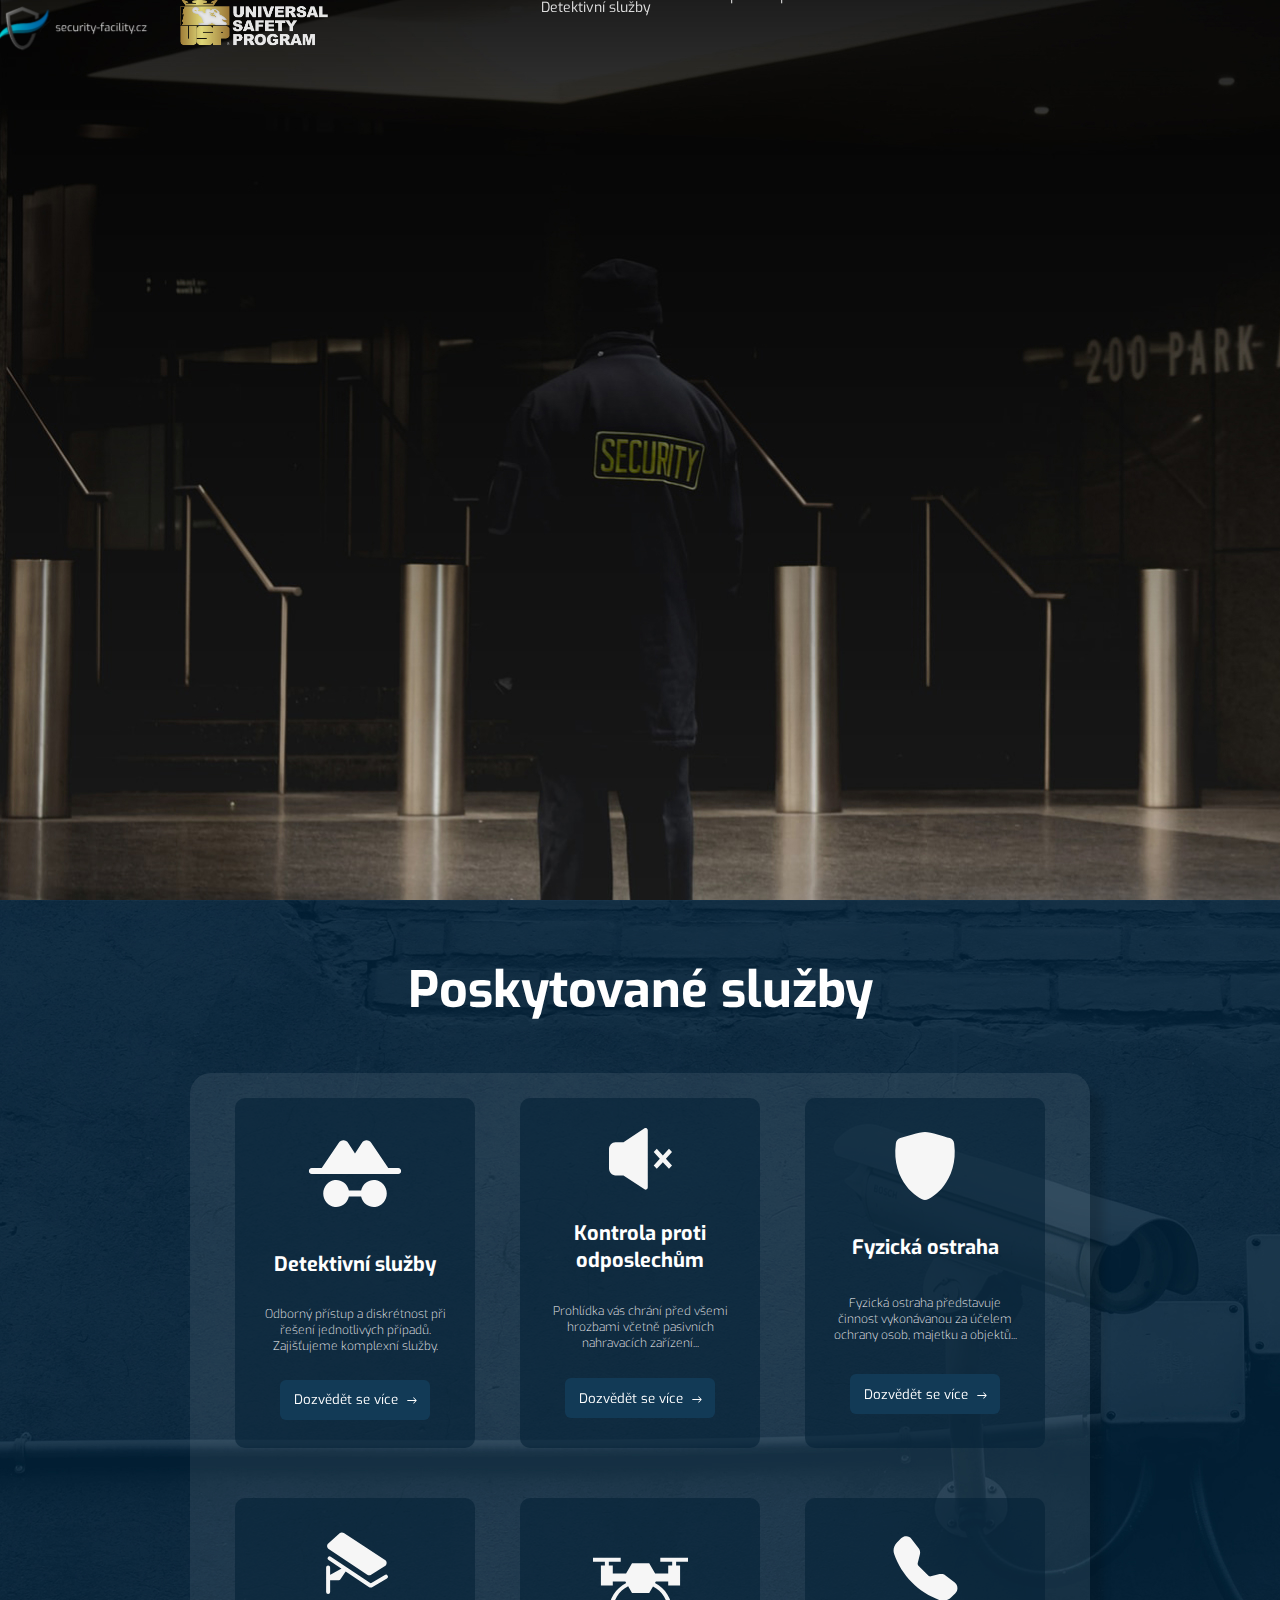
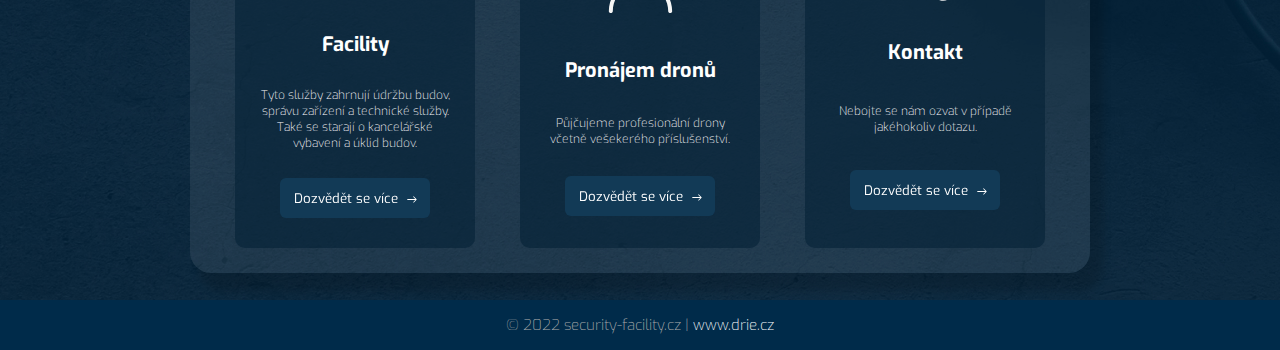
==== martinStranky/index.html @ 311c140e "upravy" ====
<html lang="en">

<head>
    <meta charset="UTF-8">
    <meta http-equiv="X-UA-Compatible" content="IE=edge">
    <meta name="viewport" content="width=device-width, initial-scale=1.0">
    <link rel="stylesheet" href="https://cdnjs.cloudflare.com/ajax/libs/font-awesome/6.1.2/css/all.min.css"
        integrity="sha512-1sCRPdkRXhBV2PBLUdRb4tMg1w2YPf37qatUFeS7zlBy7jJI8Lf4VHwWfZZfpXtYSLy85pkm9GaYVYMfw5BC1A=="
        crossorigin="anonymous" referrerpolicy="no-referrer" />
    <link rel="stylesheet" href="css/style.css">
    <title>Security-Facility</title>
    <link rel="icon" type="image/png" href="images/icons/logoSecurity.png" />
</head>

<body>
    <div class="uvod">
        <header class="nav">
            <div class="logos">
                <a href="index.html"><img class="logo" src="images/icons/logo.svg" alt=""></a>
                <a href="https://uspcz.cz/"><img class="logo2" src="images/icons/uspLogo.png" alt=""></a>
            </div>
            <ul class="menu">
                <i class="close-menu fas fa-times" id="close-menu fas"></i>
                <a href="det_sluzby.html">
                    <li>Detektivní služby</li>
                </a>
                <a href="odposlech.html">
                    <li>Kontrola proti odposlechům</li>
                </a>
                <a href="fyz_ostraha.html">
                    <li>Fyzická ostraha</li>
                </a>
                <a href="facility.html">
                    <li>Facility</li>
                </a>
                <a href="#">
                    <li>Pronájem dronů</li>
                </a>
                <a href="contact.html">
                    <li>Kontakt</li>
                </a>
            </ul>
            <i class="fas fa-bars" id="open-menu fas"></i>
        </header>

        <div class="intro">
            <h1>Bezpečnost na prvním místě</h1>
            <h2>komplexní služby v oblasti bezpečnosti</h2>
            <img src="images/icons/arrow.svg" alt="">
            <a href="#scroll-sluzby"><button>Poskytované služby</button></a>
        </div>

    </div>


    <div id="scroll-sluzby" class="sluzby">
        <h1>Poskytované služby</h1>
        <div class="sluzby-layout">
            <div class="sluzby-box">
                <img src="images/icons/detective-icon.svg" alt="">
                <h2>Detektivní služby</h2>
                <P>Odborný přístup a diskrétnost při řešení jednotlivých případů. Zajišťujeme komplexní služby.</P>
                <a href="det_sluzby.html"><button>Dozvědět se více <img src="images/icons/arrow-right.svg"
                            alt=""></button></a>
            </div>
            <div class="sluzby-box">
                <img src="images/icons/mute-icon.svg" alt="">
                <h2 class="odposlech">Kontrola proti odposlechům</h2>
                <P>
                    Prohlídka vás chrání před všemi hrozbami včetně pasivních nahravacích zařízení...</P>
                <a href="odposlech.html"><button>Dozvědět se více <img src="images/icons/arrow-right.svg"
                            alt=""></button></a>
            </div>
            <div class="sluzby-box">
                <img src="images/icons/sluzbyShield-icon.svg" alt="">
                <h2>Fyzická ostraha</h2>
                <P>Fyzická ostraha představuje činnost vykonávanou za účelem ochrany osob, majetku a objektů... </P>
                <a href="fyz_ostraha.html"><button>Dozvědět se více <img src="images/icons/arrow-right.svg"
                            alt=""></button></a>
            </div>
            <div class="sluzby-box">
                <img src="images/icons/sluzbyCamera-icon.svg" alt="">
                <h2>Facility</h2>
                <P>Tyto služby zahrnují údržbu budov, správu zařízení a technické služby. Také se starají o kancelářské
                    vybavení a úklid budov.</P>
                <a href="facility.html"><button>Dozvědět se více <img src="images/icons/arrow-right.svg"
                            alt=""></button></a>
            </div>
            <div class="sluzby-box">
                <img src="images/icons/drone-icon.svg" alt="">
                <h2>Pronájem dronů</h2>
                <P>Půjčujeme profesionální drony včetně vešekerého příslušenství.</P>
                <a href="#"><button>Dozvědět se více <img src="images/icons/arrow-right.svg" alt=""></button></a>
            </div>
            <div class="sluzby-box">
                <img src="images/icons/phone-icon.svg" alt="">
                <h2>Kontakt</h2>
                <P>Nebojte se nám ozvat v případě jakéhokoliv dotazu.</P>
                <a href="contact.html"><button>Dozvědět se více <img src="images/icons/arrow-right.svg"
                            alt=""></button></a>
            </div>
        </div>
    </div>

    <div class="footer">
        <h1>
            © 2022 security-facility.cz | <a href="http://drie.cz/">www.drie.cz</a>
        </h1>
    </div>
    <script src="https://cdnjs.cloudflare.com/ajax/libs/gsap/3.6.1/gsap.min.js"></script>
    <script src="menu.js"></script>
</body>

</html>
---- martinStranky/css/style.css ----
@import url('https://fonts.googleapis.com/css2?family=Exo:wght@100;200;300;400;500;600;700;800;900&display=swap');

* {
    list-style: none;
    margin: 0;
    padding: 0;
    color: white;
    font-family: 'Exo';
    outline: none;
}

html {
    scroll-behavior: smooth;
}



body {}

html,
body {
    width: 100%;
    overflow-x: hidden;
}

.logos {
    display: flex;
    flex-direction: row;
    position: absolute;
    top: 20px;
}

.logo {
    position: relative;
    width: 150px;
    padding: 0 10px;
}

.logo2 {
    width: 150px;
    padding: 0 10px;
}

@media(max-width:1090px) {

    .logo,
    .logo2 {
        width: 100px;
    }


}

@media(max-width:930px) {

    .logo,
    .logo2 {
        width: 150px;
    }
}

@media(max-width:530px) {

    .logo,
    .logo2 {
        width: 100px;
    }

    .logos {
        top: 25px;
    }
}

.nav {
    height: 80px;
    transition: .3s;
    position: relative;
    z-index: 100000;
}

.menu li {
    font-size: 18px;
    padding: 0 15;
    line-height: 80px;
    height: 100%;
    transition: .2s;
}

a {
    text-decoration: none;
    margin-top: -3px;
}

.menu a li:hover {
    color: #0080C2;
    transition: .2s;
}

.menu {
    display: flex;
    float: right;
    position: relative;
    right: 3%;
}

header .fas {
    display: none;
}

@media(max-width:1250px) {
    .menu a li {
        font-size: 17px;
    }

}



@media(max-width:1300px) {
    .menu a li {
        font-size: 14px;
        padding: 0 10;
    }
}

@media(max-width:950px) {
    .menu {
        flex-direction: column;
        background: rgba(37, 37, 37, 0.89);
        height: 100vh;
        width: 60%;
        right: -60%;
        position: fixed;
        transition: .3s;
        text-align: center;
    }

    header .fas {
        display: block;
        font-size: 30;
    }

    header .fa-bars {
        position: absolute;
        right: 5%;
        line-height: 80px;
        z-index: 0;
    }

    header .fa-times {
        position: absolute;
        right: 10%;
        top: 2.5%;
    }

    .menu a {
        font-size: 20px;
        position: relative;
        top: 100;
    }

    .menu li {
        height: 70px;
    }

    .menu-show {
        right: 0;
        transition: .3s;
        z-index: 20;
        box-shadow: 0px 0px 10px rgb(46, 39, 41);
    }


}

.intro {
    position: relative;
    left: 50%;
    top: 45%;
    transform: translate(-50%, -50%);
    margin: auto;
    display: flex;
    flex-direction: column;
    justify-content: center;
    align-items: center;
}

.uvod {
    position: relative;
    background-image: url('../images/BGimages.jpg');
    background-attachment: fixed;
    height: 100vh;
    background-position-y: -200px;
    background-size: auto;
}

.intro h1 {
    font-size: 55px;
    font-weight: 700;
    font-family: 'Exo';
}

.intro h2 {
    font-size: 15px;
    font-weight: 200;
}

.intro img {
    height: 90px;
    width: 100px;
    margin-top: 20px;
    margin-bottom: 20px;
}



.intro button {
    width: 170px;
    height: 45px;
    background: none;
    border: 1px solid white;
    border-radius: 6px;
    padding: 5px 10px;
    cursor: pointer;
    font-size: 15px;
    position: relative;
    transition: .2s;
    color: white;
}

.intro button::before {
    content: '';
    position: absolute;
    width: 100%;
    height: 0%;
    background: #0080C2;
    left: 50%;
    transform: translate(-50%);
    bottom: 0px;
    transition: .2s;
    z-index: -1;
    border-radius: 6px;
}

.intro button:hover {
    transition: .2s;
    width: 190px;
    height: 54px;
    color: white;
    font-size: 17px;
    transition-delay: .2s;
}


.intro button:hover::before {
    height: 100%;
}

@media(max-width:820px) {
    .intro h1 {
        font-size: 40px;
    }
}

@media(max-width:600px) {
    .intro h1 {
        font-size: 35px;
    }

    .intro h2 {
        font-size: 13px;
    }

    .intro img {
        height: 60px;
        width: 100px;
    }

    .intro button {
        width: 140px;
        height: 40px;
        font-size: 13px;
    }

    .intro button:hover {
        transition: .2s;
        width: 160px;
        height: 45px;
        color: white;
        font-size: 15px;
    }
}

@media(max-width: 490px) {
    .intro h1 {
        font-size: 30px;
    }
}

@media(max-width: 420px) {
    .intro h1 {
        font-size: 25px;
    }

    .intro button {
        width: 130px;
        height: 37px;
        font-size: 11px;
    }

    .intro button:hover {
        transition: .2s;
        width: 160px;
        height: 45px;
        color: white;
        font-size: 15px;
    }
}

.references {
    height: 500px;
    width: 100vw;
    background: white;
    position: relative;
    display: flex;
    justify-content: center;
    align-items: center;
}

.ref-layout {
    display: flex;
    flex-direction: row;
}

.ref-box {
    width: 250px;
    height: 350px;
    background: #FFFFFF;
    box-shadow: 8px 9px 7px rgba(0, 0, 0, 0.25);
    border-radius: 25px;
    margin: 30px;
    display: flex;
    justify-content: center;
    align-items: center;
    flex-direction: column;
}

.ref-box h1 {
    color: #002B4A;
    font-size: 30px;
    margin-top: 10px;
}

.ref-box h2 {
    color: black;
    font-size: 19px;
}

.ref-box p {
    color: black;
    width: 70%;
    text-align: center;
    margin-top: 10px;
    font-size: 16px;
}

@media(max-width : 930px) {
    .ref-layout {
        display: flex;
        flex-direction: row;
        flex-wrap: wrap;
        justify-content: center;
    }

    .references {
        height: 900px;
        width: 100vw;
    }

}

@media(max-width:620px) {
    .references {
        height: 1250px;
    }

    .ref-box {
        margin-top: 10px;
    }
}

.sluzby {
    background-image: url('../images/sluzbyBG.jpg');
    position: relative;
    width: 100vw;
    height: 1000;
    display: flex;
    justify-content: center;
    align-items: center;
    flex-direction: column;
}

.sluzby h1 {
    font-family: 'Exo';
    font-size: 50px;
    text-align: center;
    font-weight: 700;
    margin-bottom: 50px;
    margin-top: 30px;
}

.sluzby-layout {
    position: relative;
    width: 900px;
    height: 800px;
    background: rgba(254, 254, 254, 0.08);
    box-shadow: 11px 16px 8px 2px rgba(0, 0, 0, 0.15);
    border-radius: 21px;
    display: flex;
    flex-wrap: wrap;
    justify-content: space-evenly;
    align-items: center;
}

.sluzby-box {
    width: 240px;
    height: 350px;
    background: rgba(5, 34, 55, 0.62);
    border-radius: 10px;
    display: flex;
    justify-content: space-evenly;
    align-items: center;
    flex-direction: column;
    text-align: center;
}

.sluzby-box p {
    font-size: 12px;
    width: 80%;
    font-weight: 200;
}

.nav a {
    visibility: hidden;
}

.sluzby-box button {
    width: 150px;
    height: 40px;
    background: rgba(19, 61, 90, 0.85);
    backdrop-filter: blur(19px);
    border-radius: 6px;
    border: none;
    cursor: pointer;
    overflow: hidden;
}

.sluzby-box button img {
    margin-left: 5px;
    position: relative;
    right: 0%;
    transition: .5s;
    opacity: 1;
    width: 10px;
}

.sluzby-box button:hover img {
    right: -20px;
    transition: .5s;
    opacity: 0;
}

.odposlech {
    font-size: 17px;
}

.sluzby-box h2 {
    font-size: 20px;
}

@media(max-width:980px) {
    .sluzby {
        height: 1400px;
    }

    .sluzby-layout {
        width: 600px;
        height: 1200px;
    }
}

@media(max-width:630px) {
    .sluzby {
        height: 1200px;
    }

    .sluzby-layout {
        width: 500px;
        height: 1000px;
    }

    .sluzby-box {
        width: 200px;
        height: 300px;
    }

    .sluzby-box img {
        width: 50px;
    }

    .sluzby-box h2 {
        font-size: 17px;
    }
}

@media(max-width:510px) {
    .sluzby {
        height: 1200px;
    }

    .sluzby-layout {
        width: 375px;
        height: 1000px;
    }

    .sluzby-box {
        width: 170px;
        height: 280px;
    }

    .sluzby-box img {
        width: 50px;
    }

    .sluzby-box h2 {
        font-size: 17px;
    }
}


.footer {
    width: 100vw;
    height: 50px;
    background: #002B4A;
    display: flex;
    justify-content: center;
    align-items: center;
}

.footer h1 {
    font-size: 15px;
    color: #adadad;
    font-weight: 200;
}

.intro h1,
.intro h2,
.intro img,
.intro button {
    visibility: hidden;
}
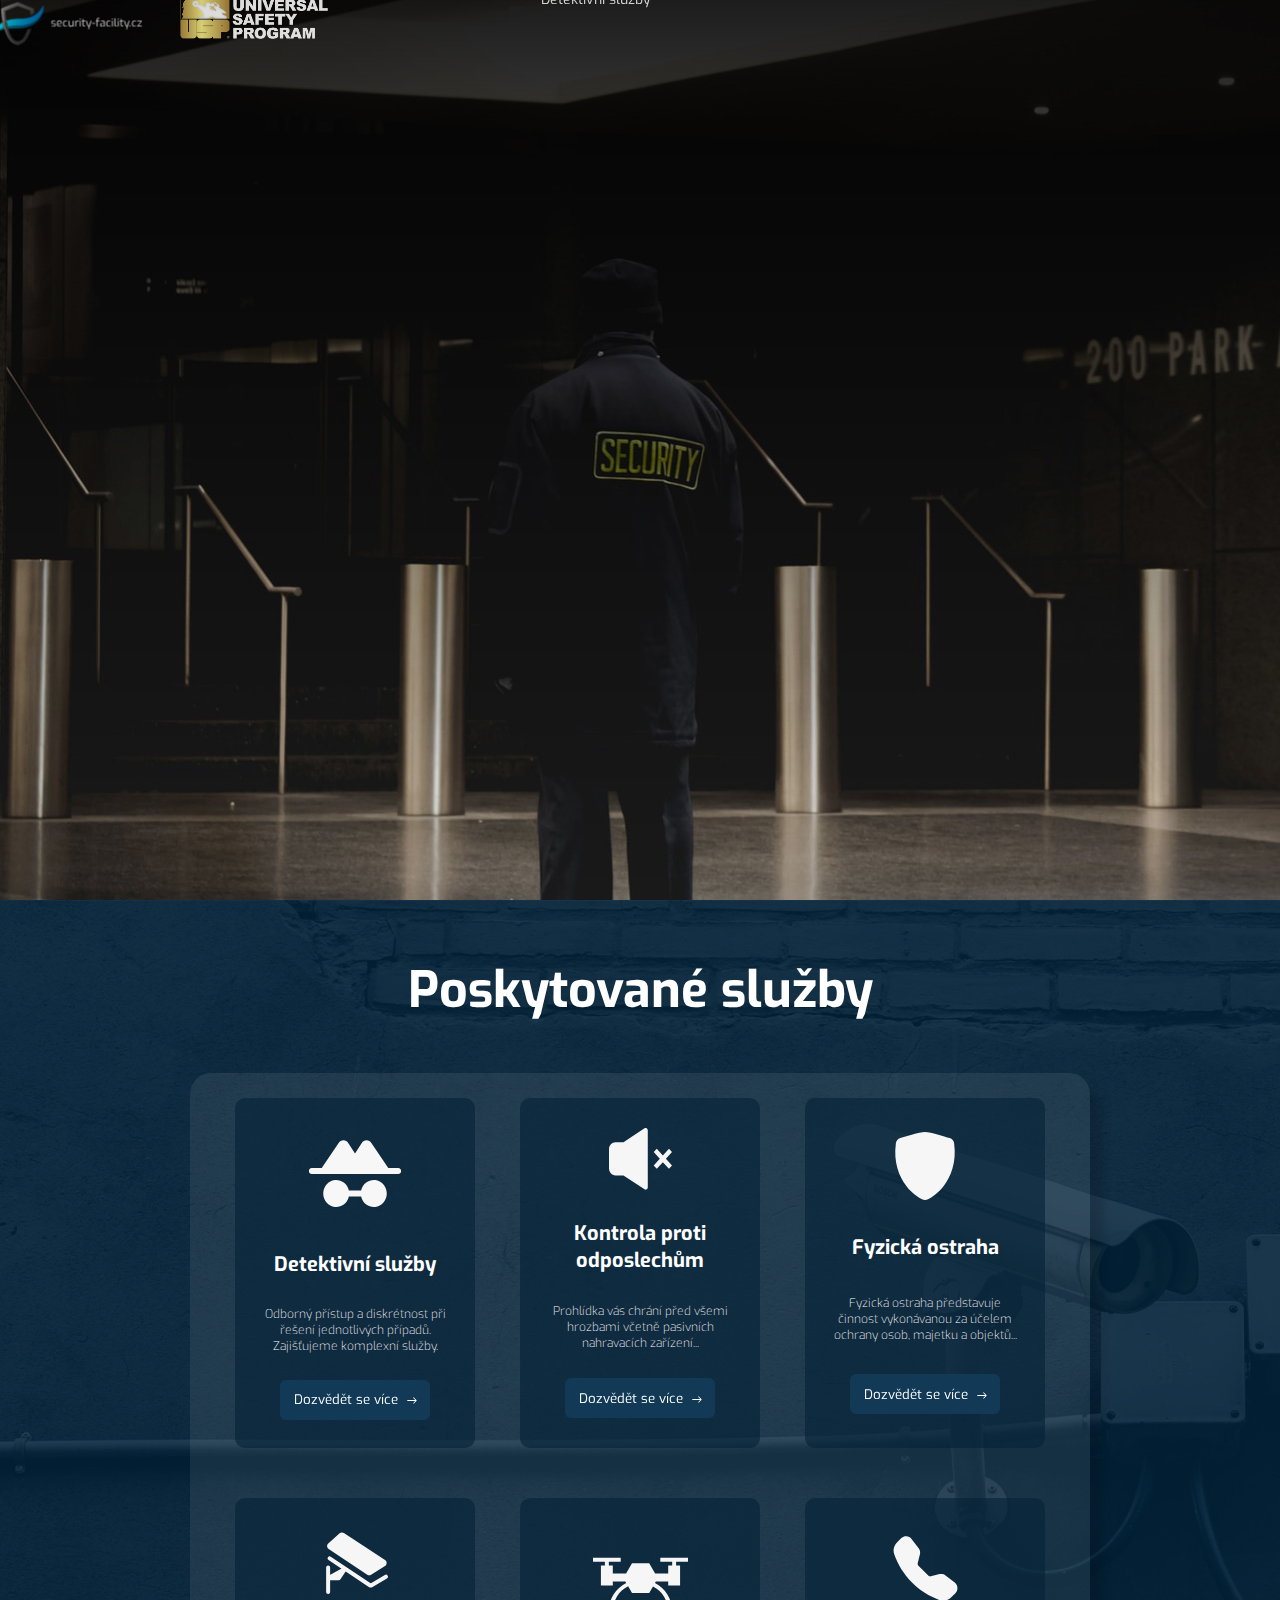
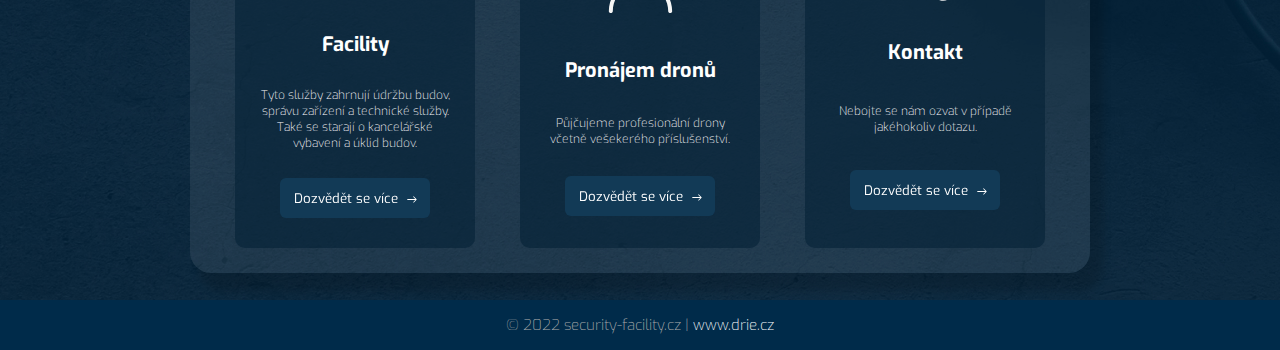
==== commit 43be65b6: "pronajem dronu" ====
--- a/martinStranky/index.html
+++ b/martinStranky/index.html
@@ -33,7 +33,7 @@
                 <a href="facility.html">
                     <li>Facility</li>
                 </a>
-                <a href="#">
+                <a href="pronajem_dronu.html">
                     <li>Pronájem dronů</li>
                 </a>
                 <a href="contact.html">
@@ -90,7 +90,8 @@
                 <img src="images/icons/drone-icon.svg" alt="">
                 <h2>Pronájem dronů</h2>
                 <P>Půjčujeme profesionální drony včetně vešekerého příslušenství.</P>
-                <a href="#"><button>Dozvědět se více <img src="images/icons/arrow-right.svg" alt=""></button></a>
+                <a href="pronajem_dronu.html"><button>Dozvědět se více <img src="images/icons/arrow-right.svg"
+                            alt=""></button></a>
             </div>
             <div class="sluzby-box">
                 <img src="images/icons/phone-icon.svg" alt="">
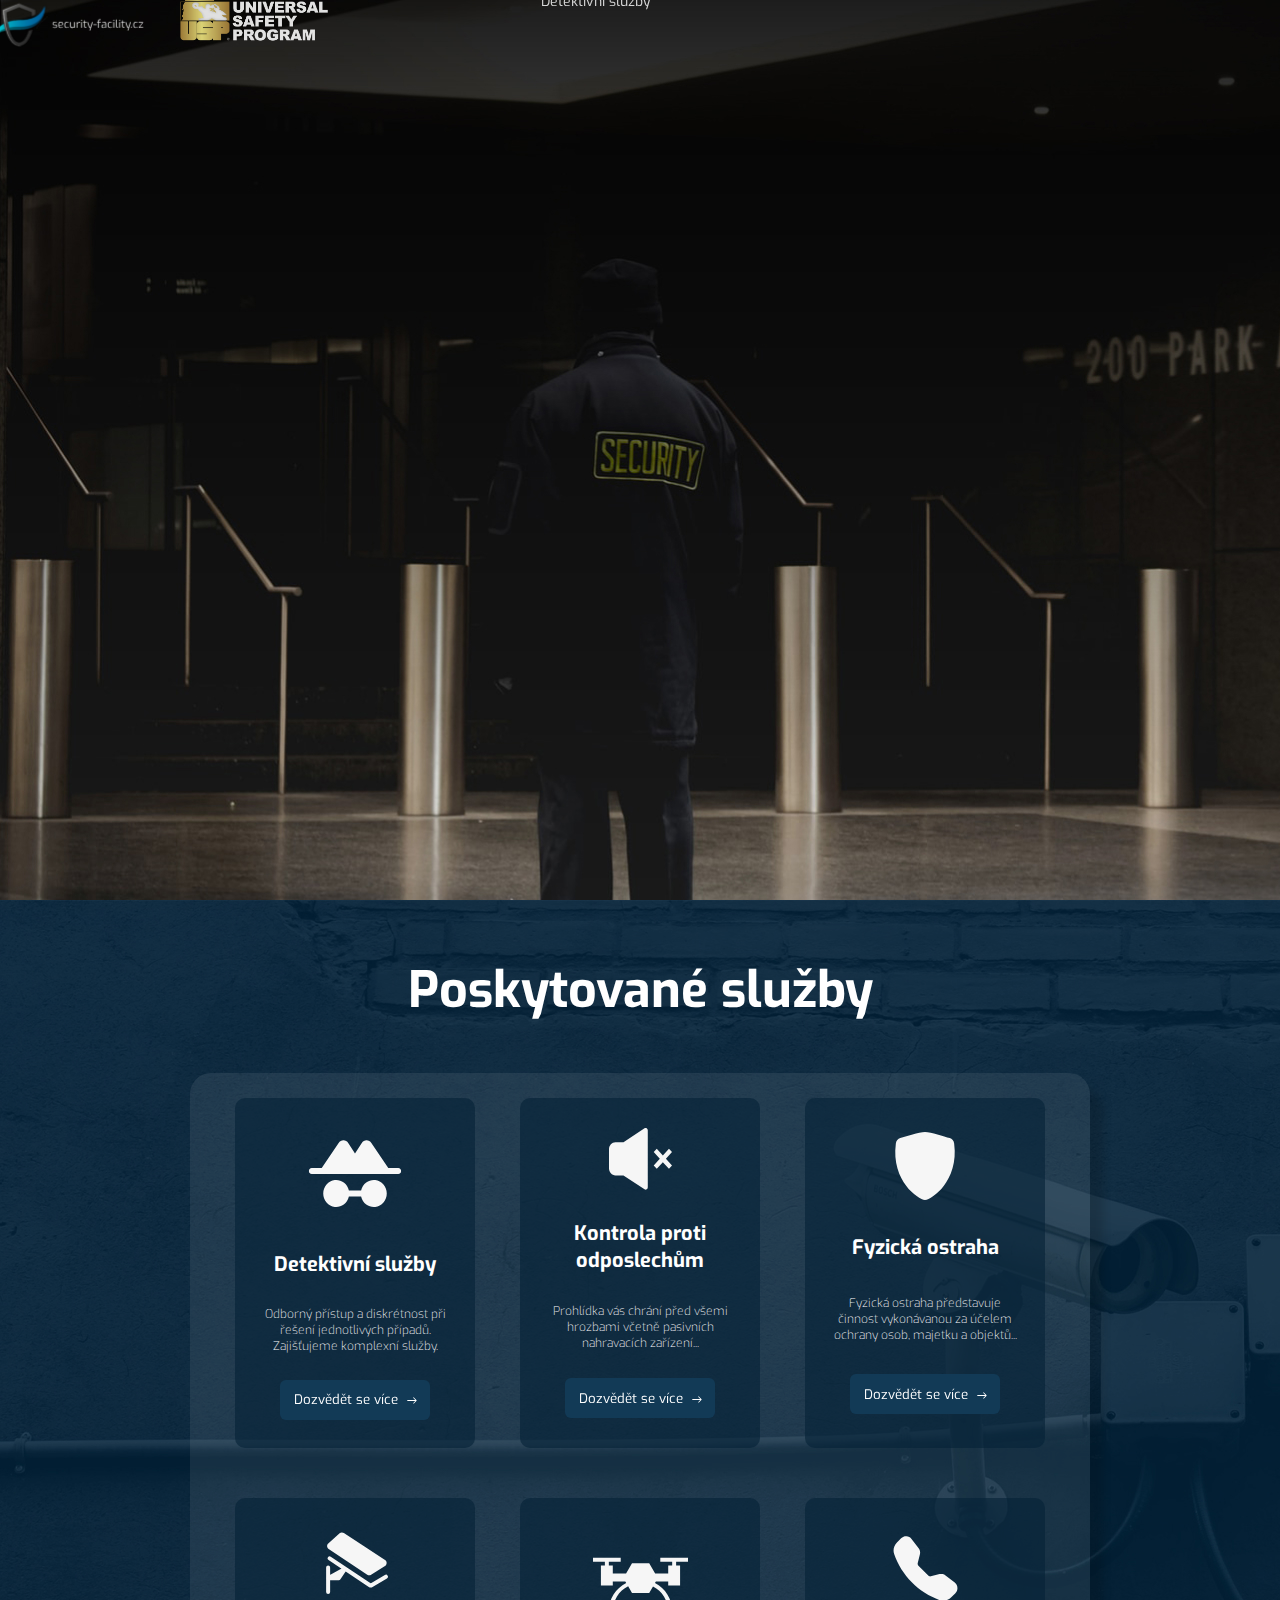
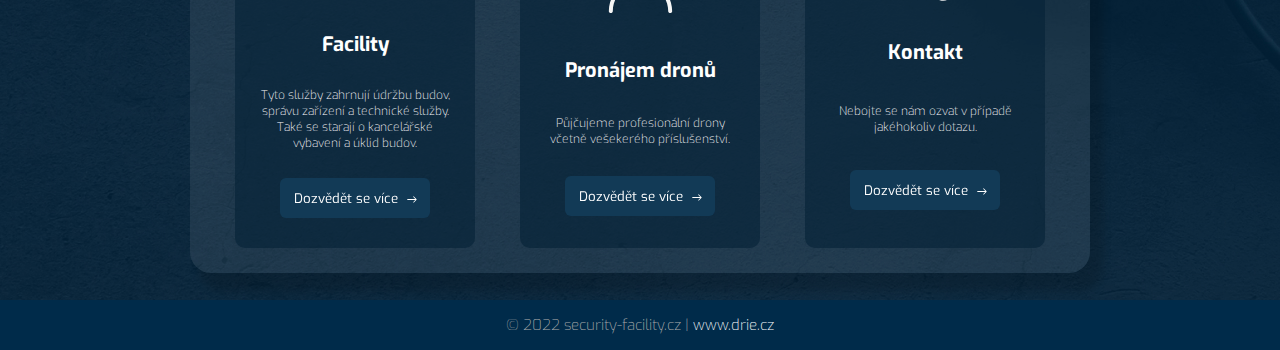
==== commit ba1390d3: "odkazy" ====
--- a/martinStranky/index.html
+++ b/martinStranky/index.html
@@ -36,7 +36,7 @@
                 <a href="pronajem_dronu.html">
                     <li>Pronájem dronů</li>
                 </a>
-                <a href="contact.html">
+                <a href="contact.php">
                     <li>Kontakt</li>
                 </a>
             </ul>
@@ -97,7 +97,7 @@
                 <img src="images/icons/phone-icon.svg" alt="">
                 <h2>Kontakt</h2>
                 <P>Nebojte se nám ozvat v případě jakéhokoliv dotazu.</P>
-                <a href="contact.html"><button>Dozvědět se více <img src="images/icons/arrow-right.svg"
+                <a href="contact.php"><button>Dozvědět se více <img src="images/icons/arrow-right.svg"
                             alt=""></button></a>
             </div>
         </div>
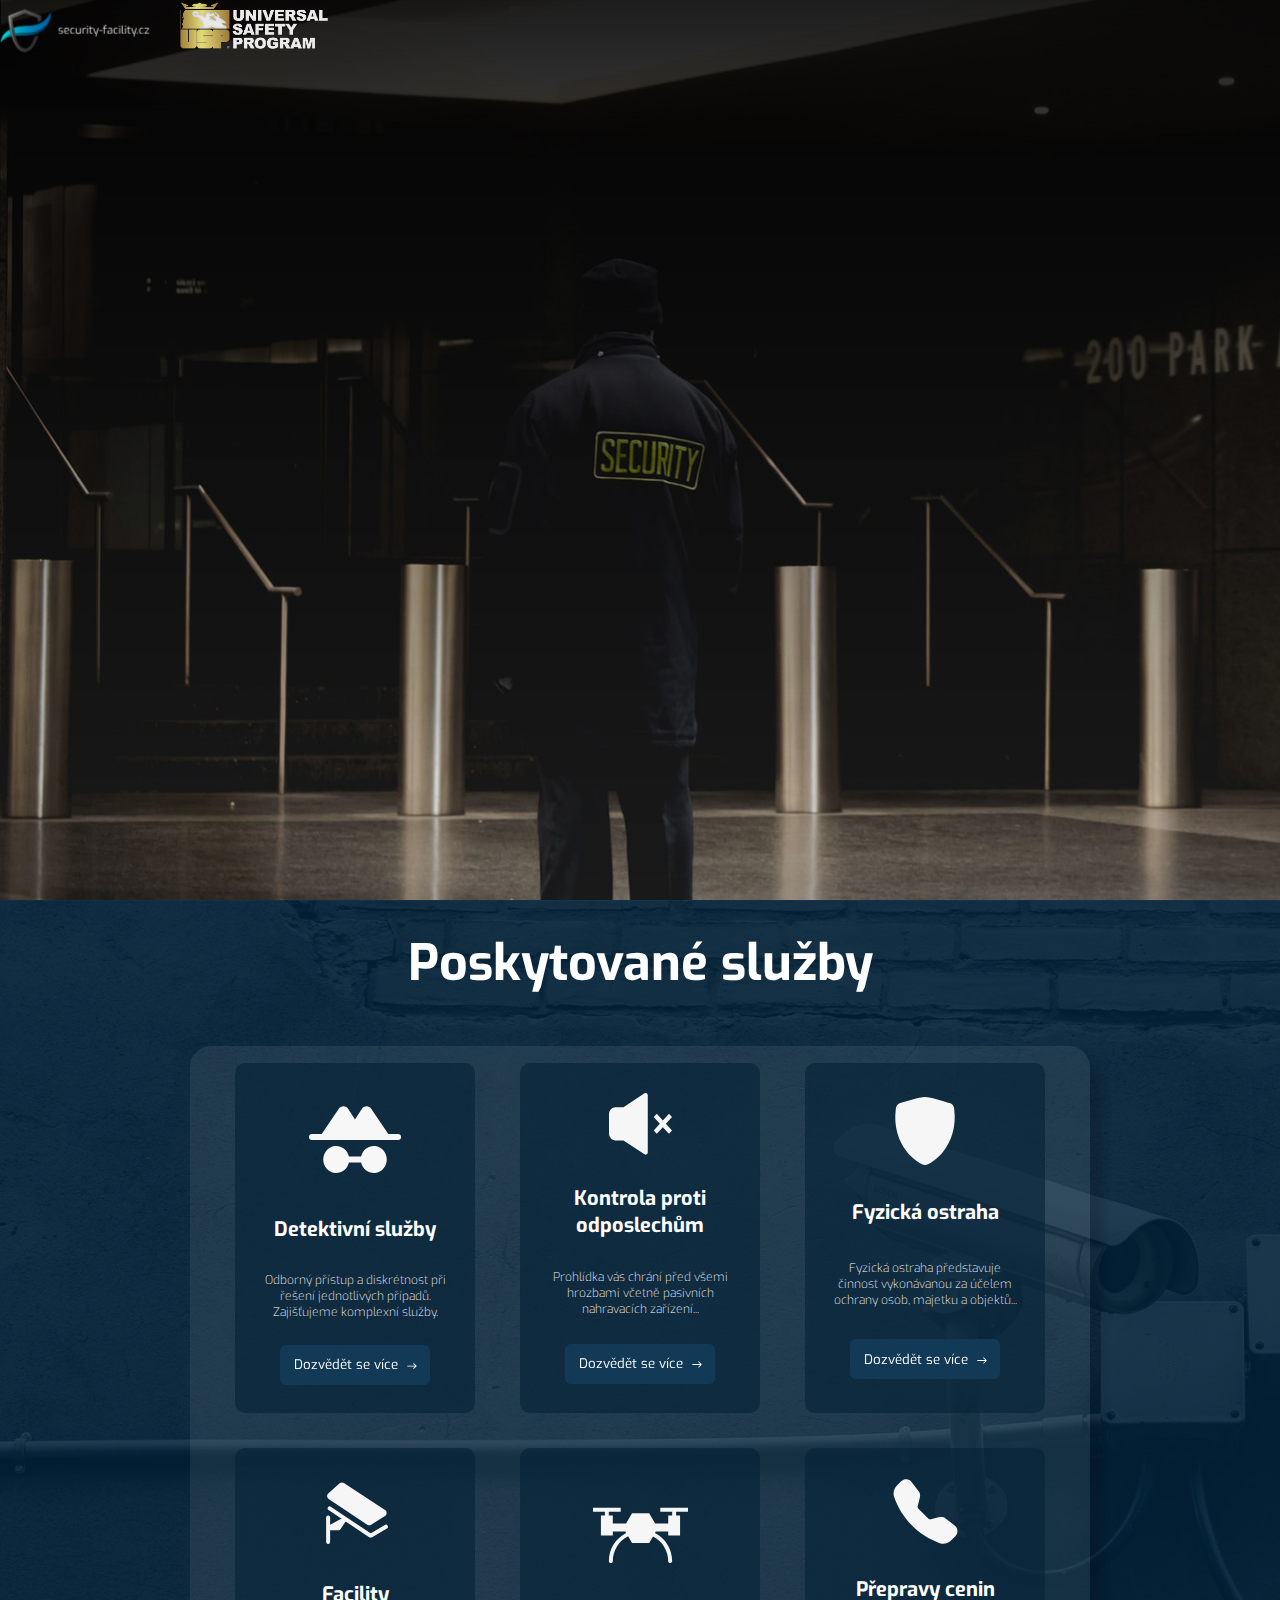
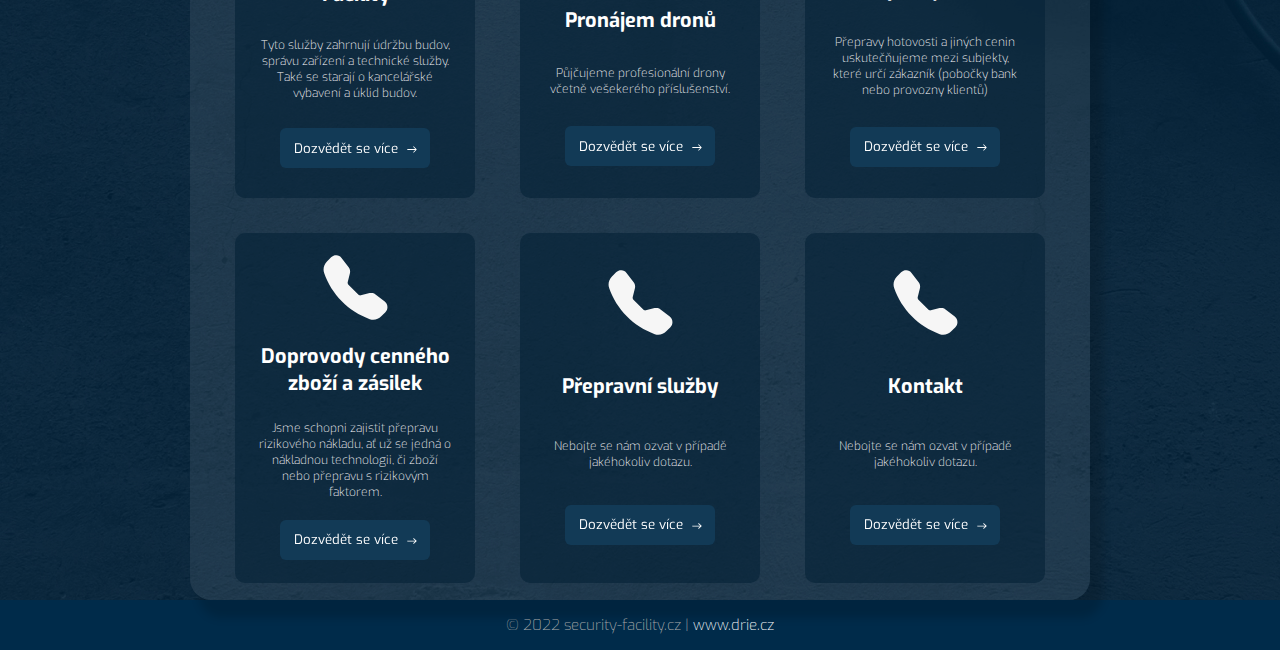
==== commit bd268e38: "." ====
--- a/martinStranky/index.html
+++ b/martinStranky/index.html
@@ -35,6 +35,15 @@
                 </a>
                 <a href="pronajem_dronu.html">
                     <li>Pronájem dronů</li>
+                </a>
+                <a href="prep_cenin.html">
+                    <li>Přepravy cenin</li>
+                </a>
+                <a href="doprovody.html">
+                    <li>Doprovody cenného zboží</li>
+                </a>
+                <a href="prep_sluzby.html">
+                    <li>Přepravní služby</li>
                 </a>
                 <a href="contact.php">
                     <li>Kontakt</li>
@@ -95,6 +104,30 @@
             </div>
             <div class="sluzby-box">
                 <img src="images/icons/phone-icon.svg" alt="">
+                <h2>Přepravy cenin</h2>
+                <P>Přepravy hotovosti a jiných cenin uskutečňujeme mezi subjekty, které určí zákazník (pobočky bank nebo
+                    provozny klientů)</P>
+                <a href="prep_cenin.html"><button>Dozvědět se více <img src="images/icons/arrow-right.svg"
+                            alt=""></button></a>
+            </div>
+            <div class="sluzby-box">
+                <img src="images/icons/phone-icon.svg" alt="">
+                <h2 class="zbozi">Doprovody cenného zboží a zásilek</h2>
+                <P>Jsme schopni zajistit přepravu rizikového nákladu, ať už se jedná o nákladnou technologii, či zboží
+                    nebo
+                    přepravu s rizikovým faktorem.</P>
+                <a href="contact.php"><button>Dozvědět se více <img src="images/icons/arrow-right.svg"
+                            alt=""></button></a>
+            </div>
+            <div class="sluzby-box">
+                <img src="images/icons/phone-icon.svg" alt="">
+                <h2>Přepravní služby</h2>
+                <P>Nebojte se nám ozvat v případě jakéhokoliv dotazu.</P>
+                <a href="contact.php"><button>Dozvědět se více <img src="images/icons/arrow-right.svg"
+                            alt=""></button></a>
+            </div>
+            <div class="sluzby-box">
+                <img src="images/icons/phone-icon.svg" alt="">
                 <h2>Kontakt</h2>
                 <P>Nebojte se nám ozvat v případě jakéhokoliv dotazu.</P>
                 <a href="contact.php"><button>Dozvědět se více <img src="images/icons/arrow-right.svg"
--- a/martinStranky/css/style.css
+++ b/martinStranky/css/style.css
@@ -79,7 +79,7 @@
 }
 
 .menu li {
-    font-size: 18px;
+    font-size: 14px;
     padding: 0 15;
     line-height: 80px;
     height: 100%;
@@ -107,23 +107,18 @@
     display: none;
 }
 
-@media(max-width:1250px) {
+
+
+
+
+@media(max-width:1600px) {
     .menu a li {
-        font-size: 17px;
-    }
-
-}
-
-
-
-@media(max-width:1300px) {
-    .menu a li {
-        font-size: 14px;
+        font-size: 12px;
         padding: 0 10;
     }
 }
 
-@media(max-width:950px) {
+@media(max-width:1400px) {
     .menu {
         flex-direction: column;
         background: rgba(37, 37, 37, 0.89);
@@ -156,7 +151,7 @@
     .menu a {
         font-size: 20px;
         position: relative;
-        top: 100;
+        top: 50px;
     }
 
     .menu li {
@@ -393,7 +388,7 @@
     background-image: url('../images/sluzbyBG.jpg');
     position: relative;
     width: 100vw;
-    height: 1000;
+    height: 1300;
     display: flex;
     justify-content: center;
     align-items: center;
@@ -412,7 +407,7 @@
 .sluzby-layout {
     position: relative;
     width: 900px;
-    height: 800px;
+    height: 1400px;
     background: rgba(254, 254, 254, 0.08);
     box-shadow: 11px 16px 8px 2px rgba(0, 0, 0, 0.15);
     border-radius: 21px;
@@ -471,32 +466,37 @@
 }
 
 .odposlech {
-    font-size: 17px;
-}
+    font-size: 16px;
+}
+
 
 .sluzby-box h2 {
     font-size: 20px;
 }
 
+.zbozi {
+    font-size: 10px;
+}
+
 @media(max-width:980px) {
     .sluzby {
-        height: 1400px;
+        height: 2000px;
     }
 
     .sluzby-layout {
         width: 600px;
-        height: 1200px;
+        height: 1900px;
     }
 }
 
 @media(max-width:630px) {
     .sluzby {
-        height: 1200px;
+        height: 1700px;
     }
 
     .sluzby-layout {
         width: 500px;
-        height: 1000px;
+        height: 1600px;
     }
 
     .sluzby-box {
@@ -515,12 +515,12 @@
 
 @media(max-width:510px) {
     .sluzby {
-        height: 1200px;
+        height: 1700px;
     }
 
     .sluzby-layout {
         width: 375px;
-        height: 1000px;
+        height: 1500px;
     }
 
     .sluzby-box {
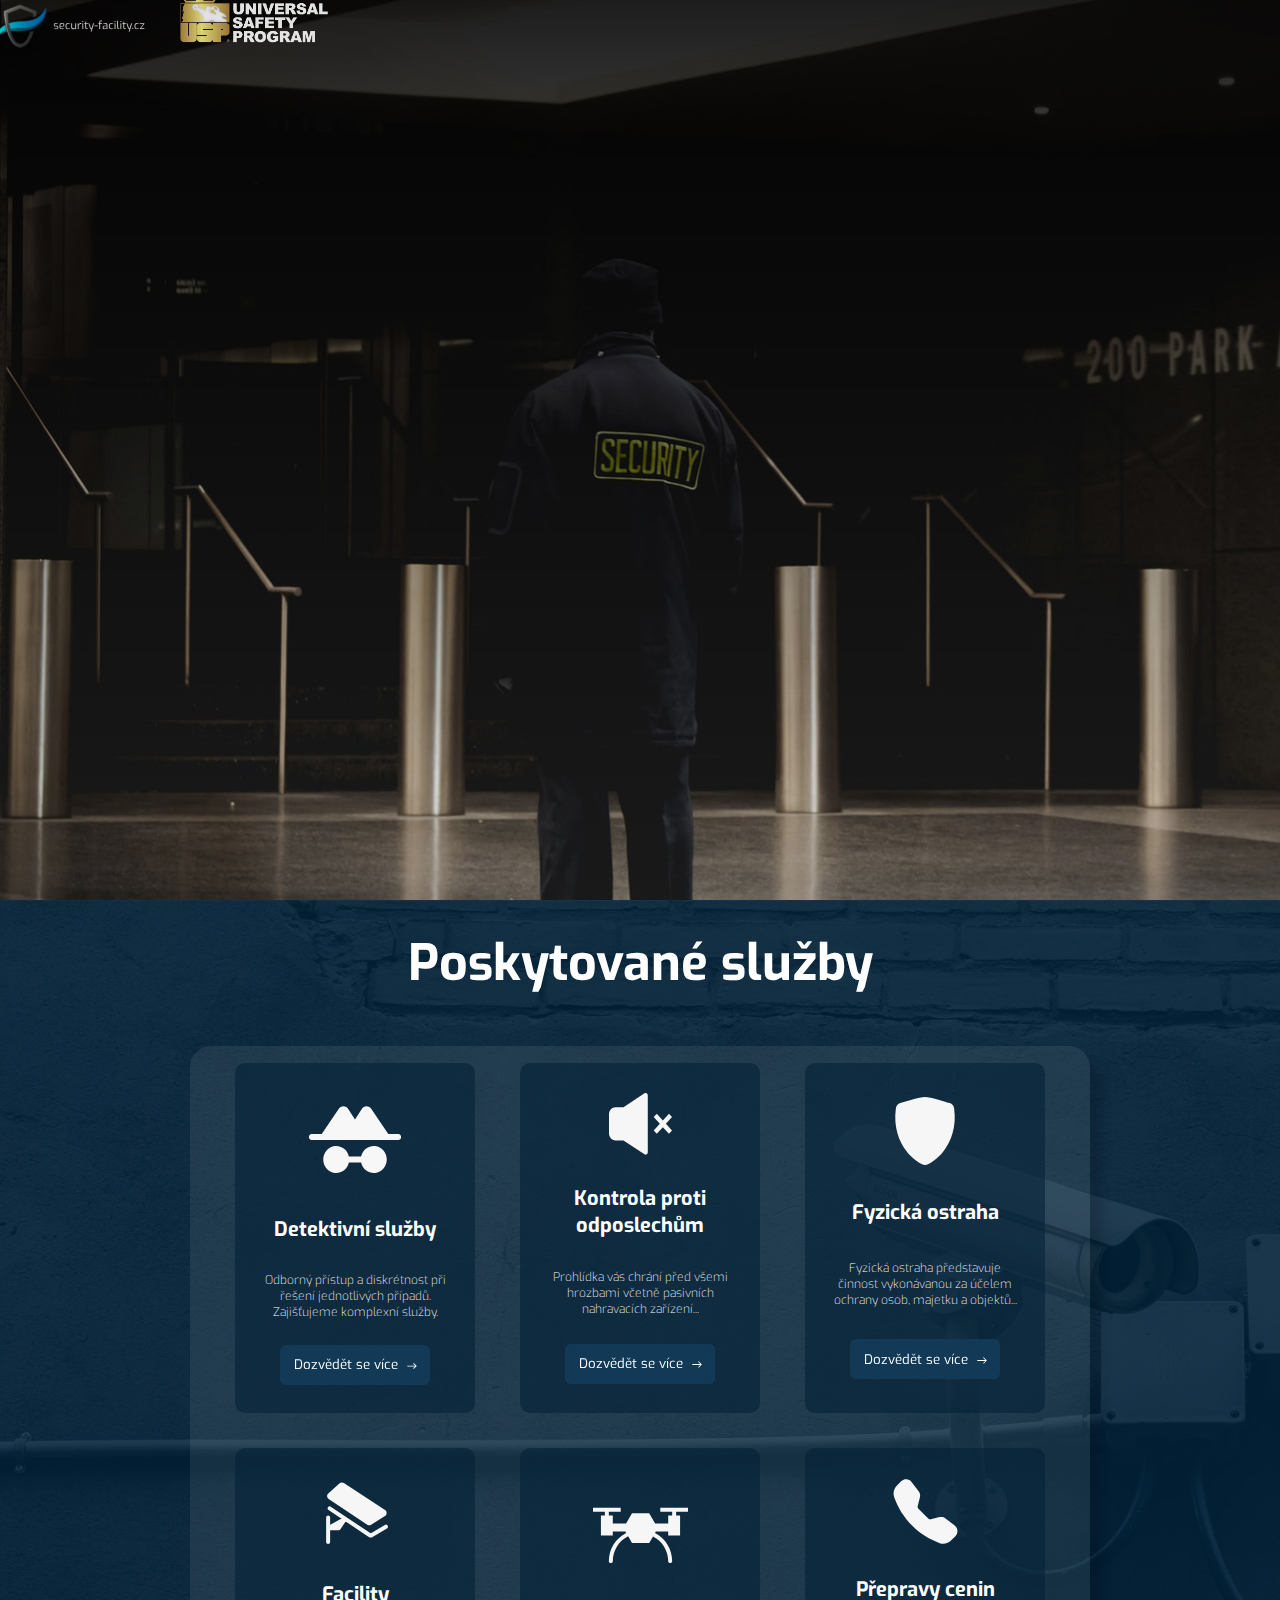
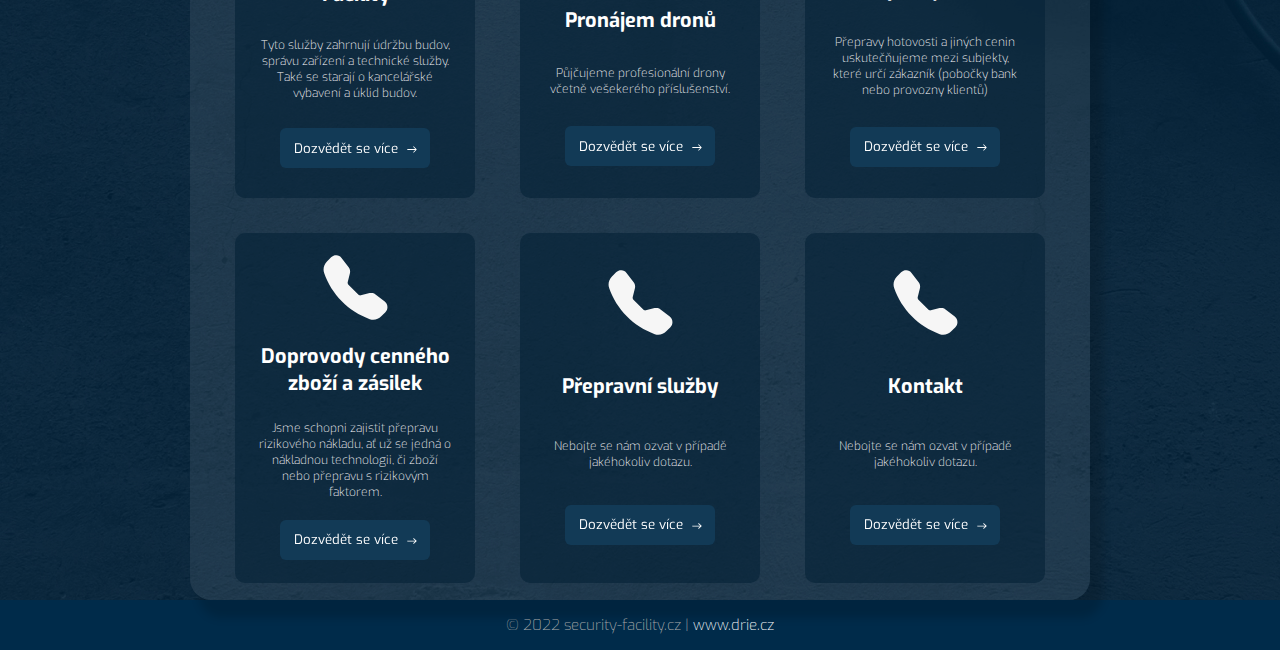
==== commit 1fe2b4d4: "." ====
--- a/martinStranky/index.html
+++ b/martinStranky/index.html
@@ -45,7 +45,7 @@
                 <a href="prep_sluzby.html">
                     <li>Přepravní služby</li>
                 </a>
-                <a href="contact.php">
+                <a href="contact.html">
                     <li>Kontakt</li>
                 </a>
             </ul>
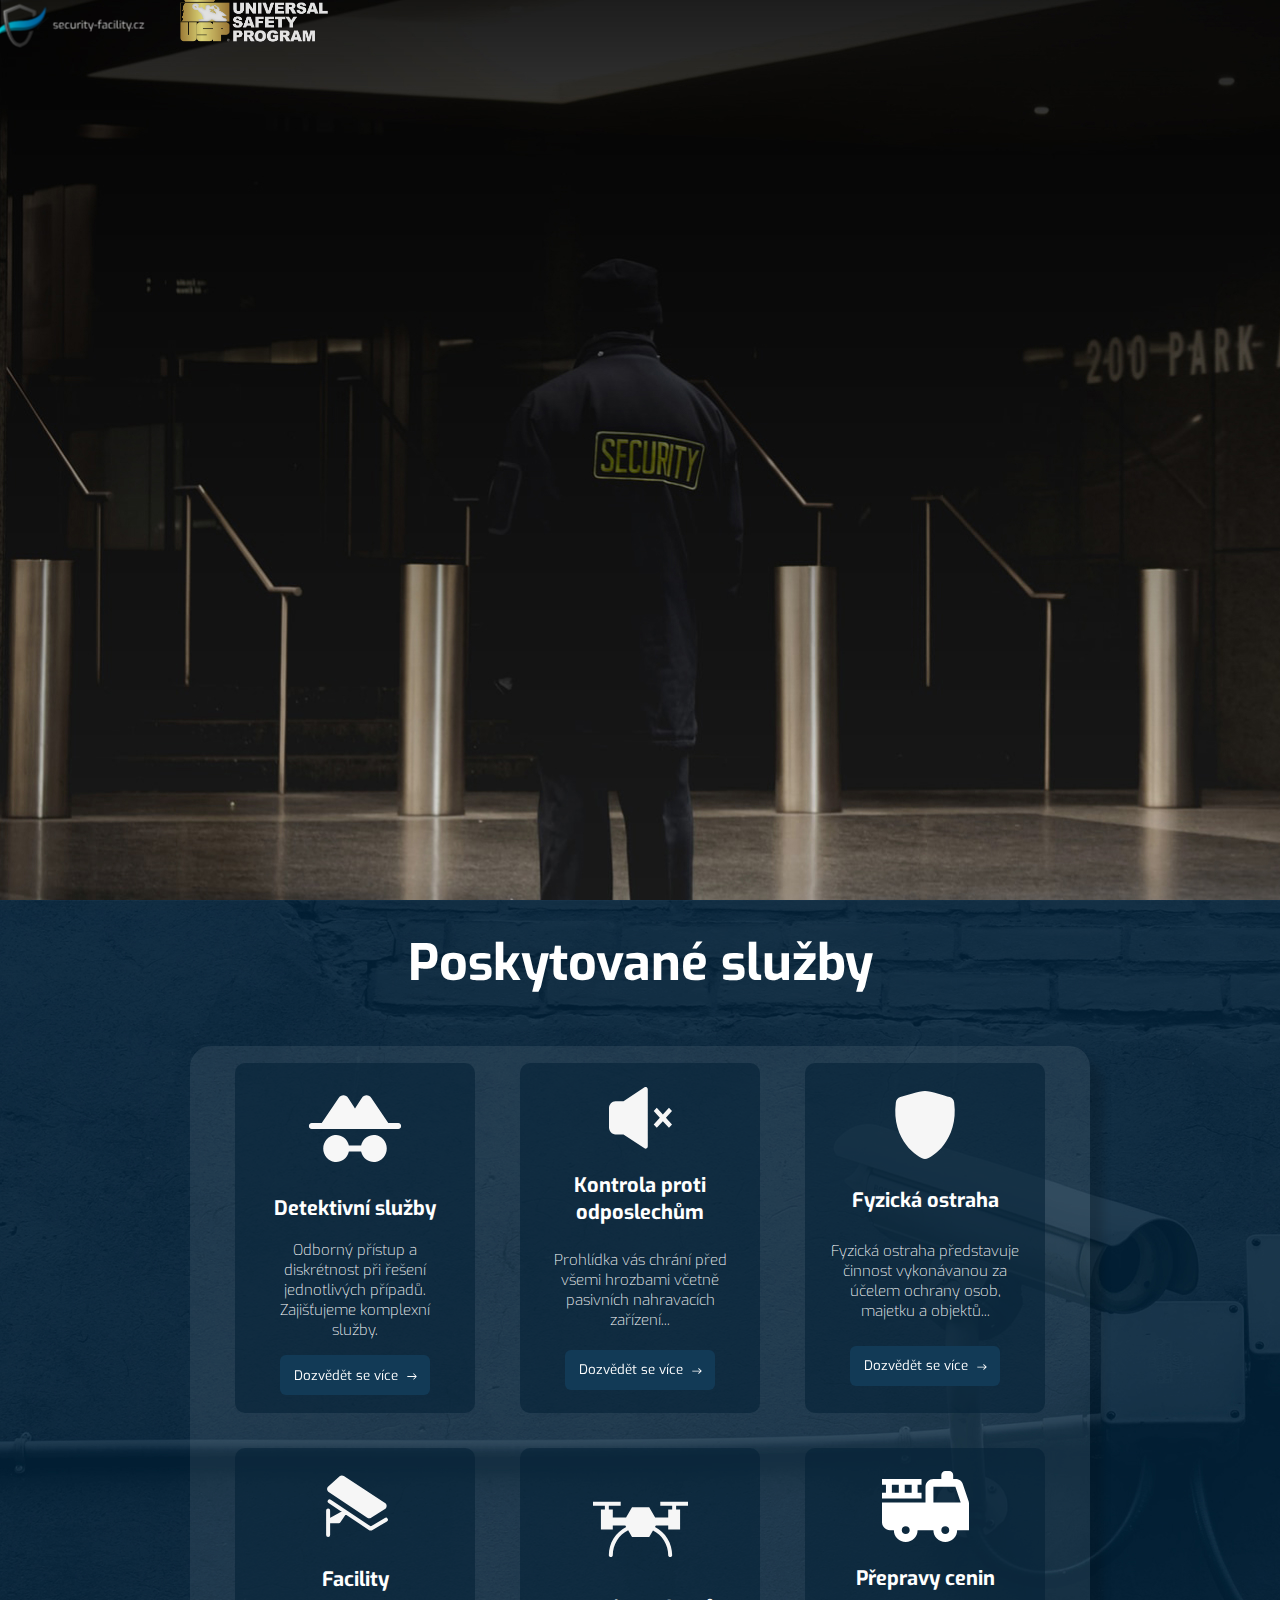
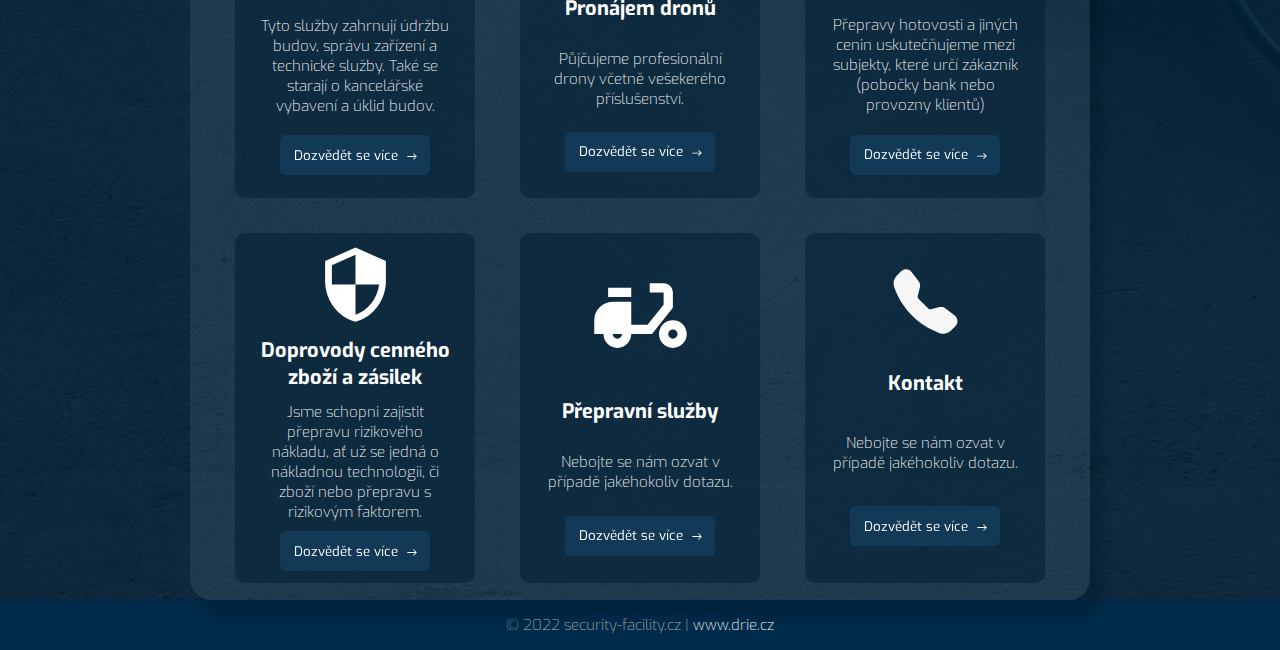
==== commit 1247dad7: "." ====
--- a/martinStranky/index.html
+++ b/martinStranky/index.html
@@ -103,7 +103,7 @@
                             alt=""></button></a>
             </div>
             <div class="sluzby-box">
-                <img src="images/icons/phone-icon.svg" alt="">
+                <img src="images/icons/truck-icon.svg" alt="">
                 <h2>Přepravy cenin</h2>
                 <P>Přepravy hotovosti a jiných cenin uskutečňujeme mezi subjekty, které určí zákazník (pobočky bank nebo
                     provozny klientů)</P>
@@ -111,7 +111,7 @@
                             alt=""></button></a>
             </div>
             <div class="sluzby-box">
-                <img src="images/icons/phone-icon.svg" alt="">
+                <img src="images/icons/shield2-icon.svg" alt="">
                 <h2 class="zbozi">Doprovody cenného zboží a zásilek</h2>
                 <P>Jsme schopni zajistit přepravu rizikového nákladu, ať už se jedná o nákladnou technologii, či zboží
                     nebo
@@ -120,7 +120,7 @@
                             alt=""></button></a>
             </div>
             <div class="sluzby-box">
-                <img src="images/icons/phone-icon.svg" alt="">
+                <img src="images/icons/bike-icon.svg" alt="">
                 <h2>Přepravní služby</h2>
                 <P>Nebojte se nám ozvat v případě jakéhokoliv dotazu.</P>
                 <a href="contact.php"><button>Dozvědět se více <img src="images/icons/arrow-right.svg"
--- a/martinStranky/css/style.css
+++ b/martinStranky/css/style.css
@@ -196,7 +196,7 @@
 }
 
 .intro h2 {
-    font-size: 15px;
+    font-size: 17px;
     font-weight: 200;
 }
 
@@ -430,7 +430,7 @@
 }
 
 .sluzby-box p {
-    font-size: 12px;
+    font-size: 15px;
     width: 80%;
     font-weight: 200;
 }
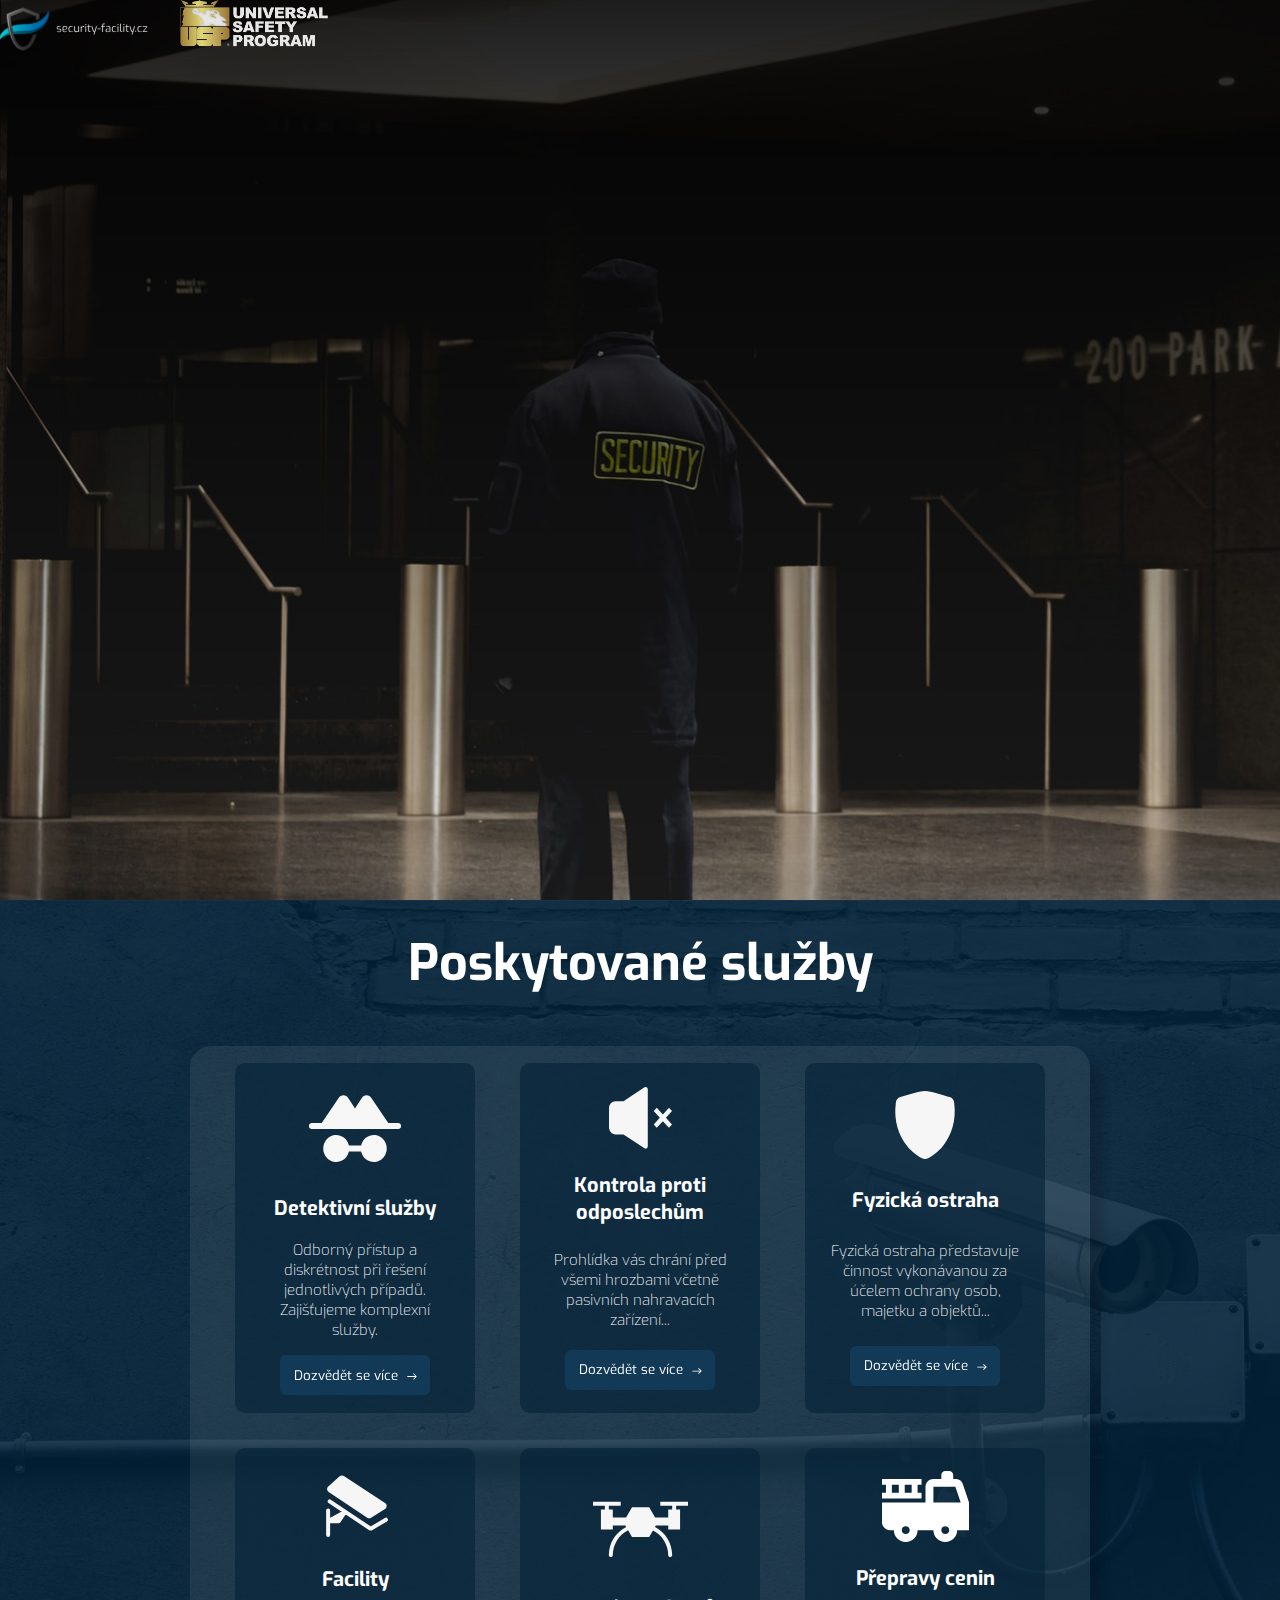
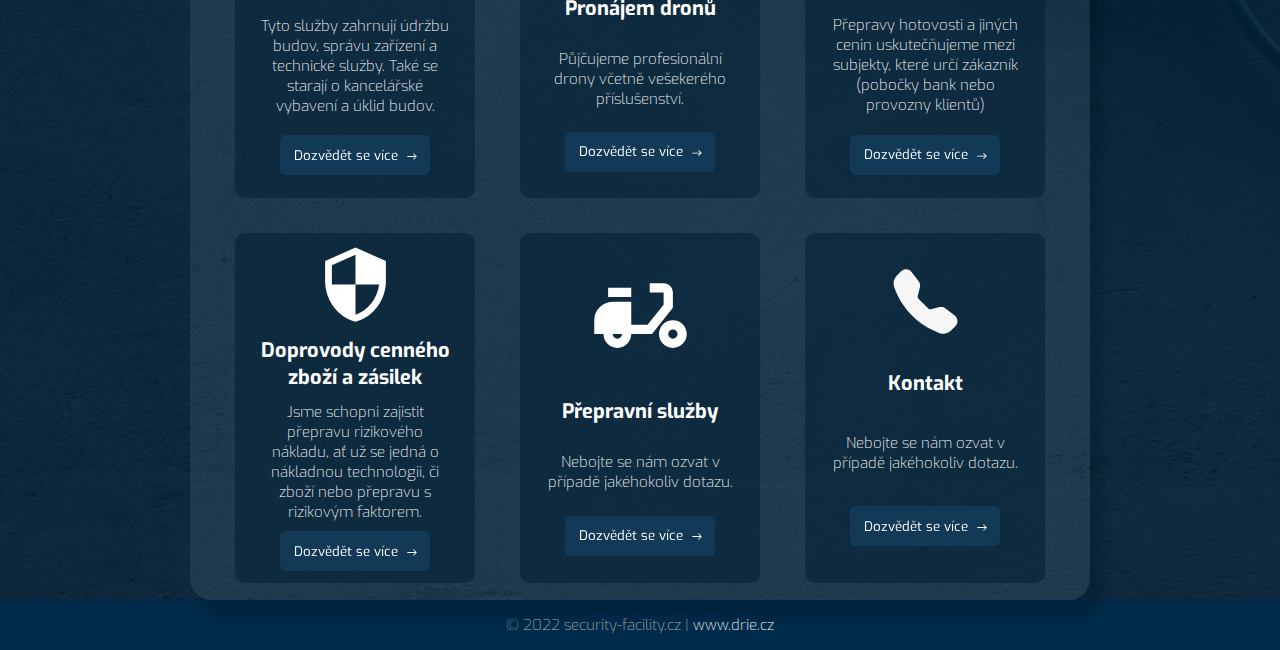
==== commit 488da760: "." ====
--- a/martinStranky/index.html
+++ b/martinStranky/index.html
@@ -116,21 +116,21 @@
                 <P>Jsme schopni zajistit přepravu rizikového nákladu, ať už se jedná o nákladnou technologii, či zboží
                     nebo
                     přepravu s rizikovým faktorem.</P>
-                <a href="contact.php"><button>Dozvědět se více <img src="images/icons/arrow-right.svg"
+                <a href="doprovody.html"><button>Dozvědět se více <img src="images/icons/arrow-right.svg"
                             alt=""></button></a>
             </div>
             <div class="sluzby-box">
                 <img src="images/icons/bike-icon.svg" alt="">
                 <h2>Přepravní služby</h2>
                 <P>Nebojte se nám ozvat v případě jakéhokoliv dotazu.</P>
-                <a href="contact.php"><button>Dozvědět se více <img src="images/icons/arrow-right.svg"
+                <a href="prep_sluzby.html"><button>Dozvědět se více <img src="images/icons/arrow-right.svg"
                             alt=""></button></a>
             </div>
             <div class="sluzby-box">
                 <img src="images/icons/phone-icon.svg" alt="">
                 <h2>Kontakt</h2>
                 <P>Nebojte se nám ozvat v případě jakéhokoliv dotazu.</P>
-                <a href="contact.php"><button>Dozvědět se více <img src="images/icons/arrow-right.svg"
+                <a href="contact.html"><button>Dozvědět se více <img src="images/icons/arrow-right.svg"
                             alt=""></button></a>
             </div>
         </div>
--- a/martinStranky/css/style.css
+++ b/martinStranky/css/style.css
@@ -435,6 +435,12 @@
     font-weight: 200;
 }
 
+@media(max-width: 510px) {
+    .sluzby-box p {
+        font-size: 12px;
+    }
+}
+
 .nav a {
     visibility: hidden;
 }
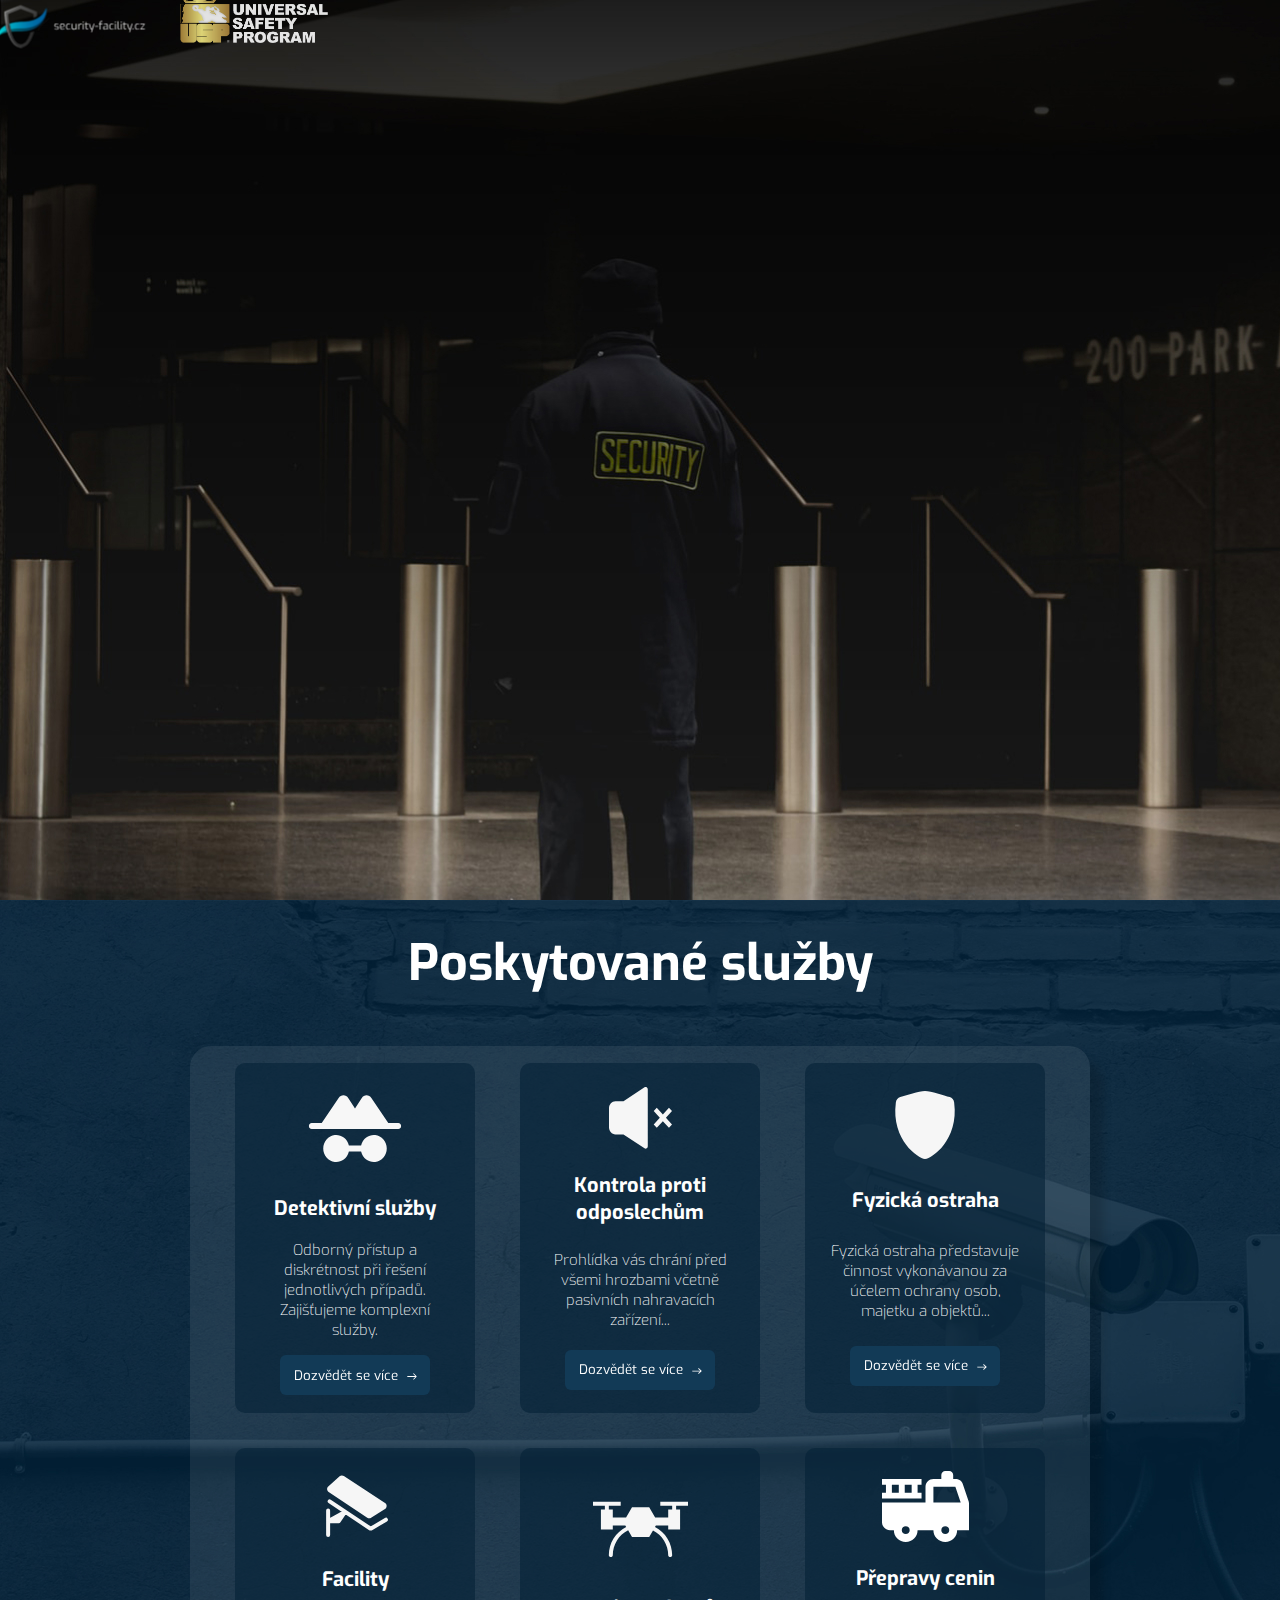
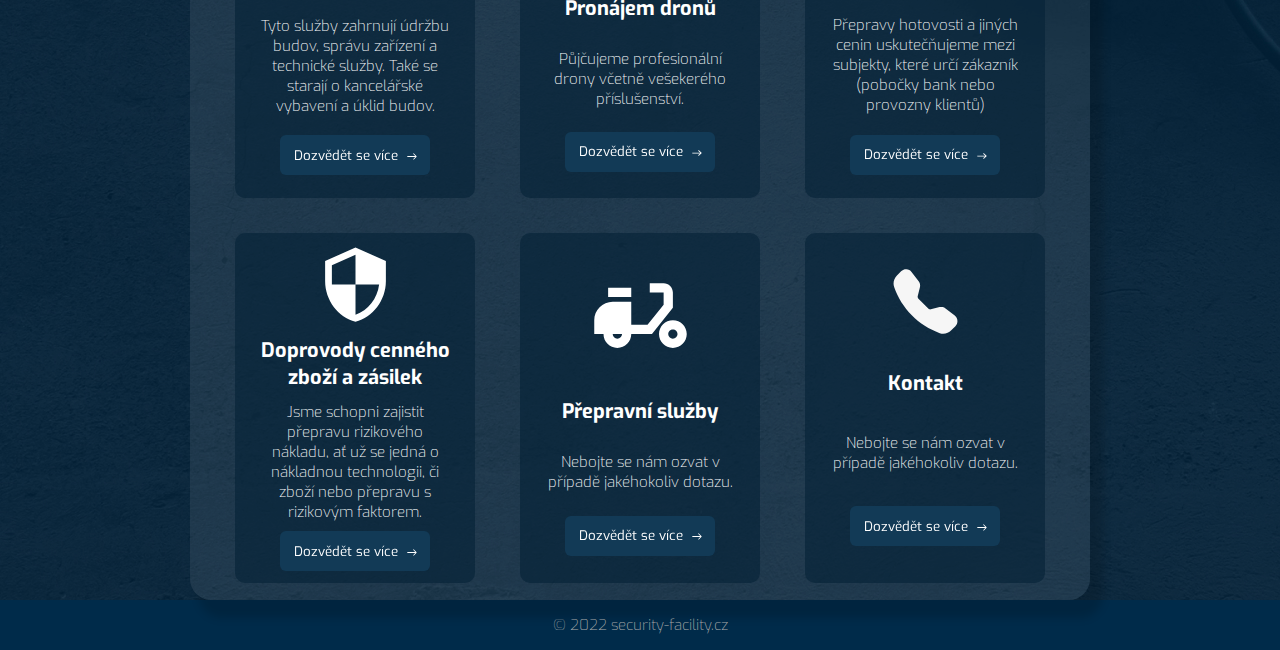
==== commit 701e0a66: "footer" ====
--- a/martinStranky/index.html
+++ b/martinStranky/index.html
@@ -138,7 +138,7 @@
 
     <div class="footer">
         <h1>
-            © 2022 security-facility.cz | <a href="http://drie.cz/">www.drie.cz</a>
+            © 2022 security-facility.cz
         </h1>
     </div>
     <script src="https://cdnjs.cloudflare.com/ajax/libs/gsap/3.6.1/gsap.min.js"></script>
